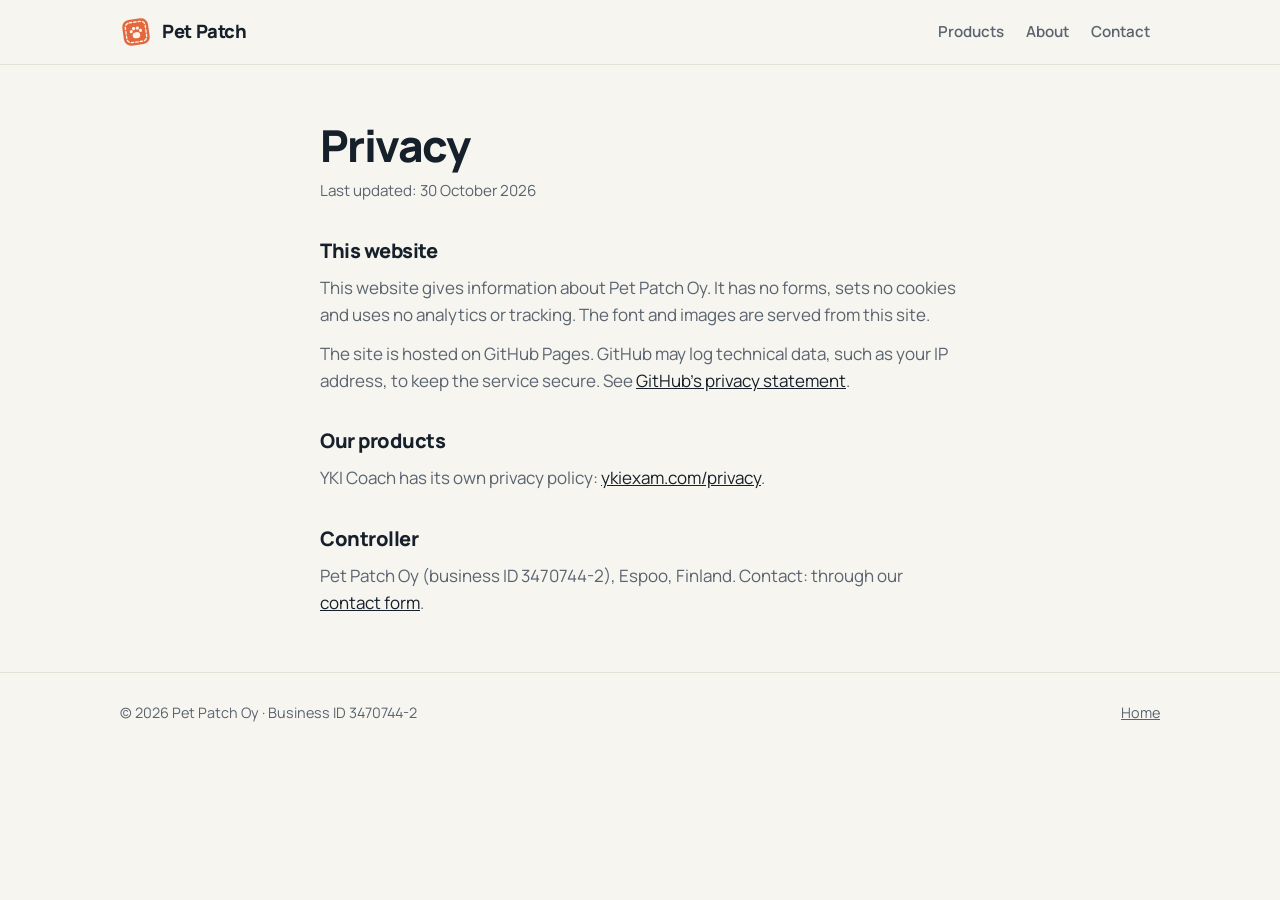
==== privacy.html @ ee75e492 "Pet Patch Oy website" ====
<!doctype html>
<html lang="en">
<head>
<meta charset="utf-8">
<meta name="viewport" content="width=device-width, initial-scale=1">
<title>Privacy · Pet Patch Oy</title>
<meta name="description" content="Privacy information for the Pet Patch Oy website.">
<link rel="canonical" href="https://omarov10001.github.io/petpatch/privacy.html">
<link rel="icon" href="favicon.svg" type="image/svg+xml">
<link rel="apple-touch-icon" href="apple-touch-icon.png">
<meta name="theme-color" content="#f7f5f0" media="(prefers-color-scheme: light)">
<meta name="theme-color" content="#12171c" media="(prefers-color-scheme: dark)">
<link rel="preload" href="fonts/manrope.woff2" as="font" type="font/woff2" crossorigin>
<link rel="stylesheet" href="style.css">
</head>
<body>

<header class="top">
  <div class="wrap top-in">
    <a class="brand" href="./" aria-label="Pet Patch, home">
      <img src="favicon.svg" alt="" width="32" height="32">
      <span>Pet Patch</span>
    </a>
    <nav aria-label="Main">
      <a href="./#products">Products</a>
      <a href="./#about">About</a>
      <a href="./#contact">Contact</a>
    </nav>
  </div>
</header>

<main class="wrap prose">
  <h1>Privacy</h1>
  <p class="updated">Last updated: 30 October 2026</p>

  <h2>This website</h2>
  <p>This website gives information about Pet Patch Oy. It has no forms, sets no cookies and uses no analytics or tracking. The font and images are served from this site.</p>
  <p>The site is hosted on GitHub Pages. GitHub may log technical data, such as your IP address, to keep the service secure. See <a href="https://docs.github.com/en/site-policy/privacy-policies/github-general-privacy-statement">GitHub's privacy statement</a>.</p>

  <h2>Our products</h2>
  <p>YKI Coach has its own privacy policy: <a href="https://ykiexam.com/privacy">ykiexam.com/privacy</a>.</p>

  <h2>Controller</h2>
  <p>Pet Patch Oy (business ID 3470744-2), Espoo, Finland. Contact: through our <a href="https://ykiexam.com/support">contact form</a>.</p>
</main>

<footer>
  <div class="wrap foot">
    <span>© 2026 Pet Patch Oy · Business ID 3470744-2</span>
    <a href="./">Home</a>
  </div>
</footer>

</body>
</html>
---- style.css ----
@font-face {
  font-family: "Manrope";
  src: url(fonts/manrope.woff2) format("woff2");
  font-weight: 200 800;
  font-display: swap;
}

:root {
  --bg: #f7f5f0;
  --surface: #ffffff;
  --ink: #16202a;
  --muted: #59646f;
  --line: #e6e1d7;
  --patch: #e2683f;
  --patch-2: #1d4e57;
  --cream: #fff4e6;
  --chip-bg: #fbe7dc;
  --chip-fg: #a6431e;
  --btn-bg: #16202a;
  --btn-fg: #ffffff;
  --shadow: 0 1px 2px rgba(22, 32, 42, .04), 0 14px 36px -22px rgba(22, 32, 42, .28);
  color-scheme: light;
}

@media (prefers-color-scheme: dark) {
  :root {
    --bg: #12171c;
    --surface: #1a2128;
    --ink: #eef1f3;
    --muted: #a3adb6;
    --line: #2a333c;
    --patch: #e8774f;
    --patch-2: #2f7381;
    --chip-bg: #3a2219;
    --chip-fg: #f3a581;
    --btn-bg: #eef1f3;
    --btn-fg: #12171c;
    --shadow: 0 14px 36px -22px rgba(0, 0, 0, .6);
    color-scheme: dark;
  }
}

* { box-sizing: border-box; }
html { scroll-behavior: smooth; scroll-padding-top: 72px; -webkit-text-size-adjust: 100%; }
@media (prefers-reduced-motion: reduce) { html { scroll-behavior: auto; } }

body {
  margin: 0;
  background: var(--bg);
  color: var(--ink);
  font: 400 1.0625rem/1.6 "Manrope", system-ui, -apple-system, "Segoe UI", sans-serif;
  -webkit-font-smoothing: antialiased;
}

img, svg { display: block; max-width: 100%; }
a { color: inherit; }
p { margin: 0; }
h1, h2, h3 { margin: 0; font-weight: 800; line-height: 1.1; letter-spacing: -.025em; }
h1 { font-size: clamp(2.25rem, 1.4rem + 3.6vw, 3.75rem); letter-spacing: -.035em; }
h2 { font-size: clamp(1.6rem, 1.2rem + 1.6vw, 2.25rem); }
h3 { font-size: 1.25rem; }

.wrap { max-width: 1080px; margin-inline: auto; padding-inline: 20px; }

/* Header */
.top {
  position: sticky; top: 0; z-index: 10;
  background: color-mix(in srgb, var(--bg) 86%, transparent);
  -webkit-backdrop-filter: saturate(1.4) blur(10px);
  backdrop-filter: saturate(1.4) blur(10px);
  border-bottom: 1px solid var(--line);
}
.top-in { display: flex; align-items: center; justify-content: space-between; gap: 12px; min-height: 64px; }
.brand { display: flex; align-items: center; gap: 10px; white-space: nowrap; text-decoration: none; font-weight: 800; font-size: 1.15rem; letter-spacing: -.02em; }
nav { display: flex; gap: 2px; }
nav a {
  display: inline-flex; align-items: center; min-height: 44px; padding: 0 10px;
  border-radius: 10px; color: var(--muted); font-weight: 600; font-size: .95rem; text-decoration: none;
}
nav a:hover { color: var(--ink); background: var(--surface); }

/* Hero */
.hero { display: grid; gap: 40px; align-items: center; padding-block: 56px 40px; }
.eyebrow {
  display: inline-block; margin-bottom: 20px; padding: 6px 12px; border-radius: 999px;
  background: var(--chip-bg); color: var(--chip-fg); font-size: .85rem; font-weight: 700;
}
.lead { margin-top: 20px; max-width: 34em; color: var(--muted); font-size: clamp(1.075rem, 1rem + .4vw, 1.25rem); }
.cta { display: flex; flex-wrap: wrap; gap: 12px; margin-top: 28px; }
.hero-art { width: 100%; max-width: 300px; justify-self: center; }

.btn {
  display: inline-flex; align-items: center; gap: 8px; min-height: 48px; padding: 0 22px;
  border-radius: 999px; background: var(--btn-bg); color: var(--btn-fg);
  font-weight: 700; font-size: 1rem; text-decoration: none; transition: transform .15s;
}
.btn:hover { transform: translateY(-1px); }
.btn.ghost { background: transparent; color: var(--ink); box-shadow: inset 0 0 0 1.5px color-mix(in srgb, var(--ink) 22%, transparent); }
.btn:focus-visible, nav a:focus-visible, .brand:focus-visible { outline: 3px solid var(--patch); outline-offset: 3px; }

/* Sections */
.section { padding-block: 48px; }
.section-head { max-width: 40em; margin-bottom: 28px; }
.section-head p { margin-top: 12px; color: var(--muted); }

.card { background: var(--surface); border: 1px solid var(--line); border-radius: 24px; box-shadow: var(--shadow); }

.product { display: grid; gap: 28px; align-items: center; padding: 24px; }
.product-head { display: flex; align-items: center; gap: 14px; margin-bottom: 16px; }
.product-head img { width: 56px; height: 56px; padding: 6px; border-radius: 16px; background: #f3ebe1; }
.tag { margin-top: 4px; color: var(--muted); font-size: .9rem; font-weight: 600; }
.desc { color: var(--muted); }
.chips { display: flex; flex-wrap: wrap; gap: 8px; margin: 18px 0 24px; padding: 0; list-style: none; }
.chips li { padding: 5px 12px; border-radius: 999px; border: 1px solid var(--line); background: var(--bg); font-size: .85rem; font-weight: 600; }
.shot { overflow: hidden; border: 1px solid var(--line); border-radius: 16px; }
.shot img { width: 100%; height: auto; }

.tiles { display: grid; gap: 16px; grid-template-columns: repeat(auto-fit, minmax(240px, 1fr)); }
.tile { padding: 24px; }
.ico { display: grid; place-items: center; width: 44px; height: 44px; margin-bottom: 16px; border-radius: 12px; background: var(--chip-bg); color: var(--chip-fg); }
.ico svg { width: 22px; height: 22px; }
.tile h3 { margin-bottom: 8px; font-size: 1.1rem; }
.tile p { color: var(--muted); font-size: 1rem; }

.details { margin-top: 24px; padding: 24px; }
.details h3 { margin-bottom: 8px; }
dl { margin: 0; }
.row { display: grid; grid-template-columns: 1fr; gap: 2px; padding: 12px 0; border-top: 1px solid var(--line); }
.row:first-child { border-top: 0; }
dt { color: var(--muted); font-size: .95rem; font-weight: 600; }
dd { margin: 0; font-weight: 600; }

.contact { display: grid; gap: 24px; padding: 24px; }
.contact p { margin-top: 12px; color: var(--muted); }
address { padding: 20px 22px; border: 1px solid var(--line); border-radius: 16px; background: var(--bg); font-style: normal; line-height: 1.7; }
address strong { display: block; }
.label { display: block; margin-bottom: 6px; color: var(--muted); font-size: .78rem; font-weight: 700; letter-spacing: .08em; text-transform: uppercase; }

footer { margin-top: 24px; padding-block: 28px; border-top: 1px solid var(--line); color: var(--muted); font-size: .9rem; }
.foot { display: flex; flex-wrap: wrap; justify-content: space-between; gap: 8px 20px; }
footer a { color: var(--muted); }

/* Privacy page */
.prose { max-width: 680px; padding-block: 56px 32px; }
.prose h1 { font-size: clamp(2rem, 1.5rem + 2vw, 2.75rem); }
.prose .updated { margin-top: 10px; color: var(--muted); font-size: .95rem; }
.prose h2 { margin-top: 36px; font-size: 1.25rem; }
.prose p { margin-top: 12px; color: var(--muted); }
.prose p a { color: var(--ink); }

/* Bigger screens */
@media (min-width: 640px) {
  .row { grid-template-columns: 200px 1fr; gap: 16px; }
  .product, .details, .contact { padding: 32px; }
}
@media (min-width: 860px) {
  .hero { grid-template-columns: 1.15fr .85fr; padding-block: 96px 72px; }
  .hero-art { max-width: 440px; }
  .section { padding-block: 72px; }
  .product { grid-template-columns: 1fr 1.1fr; gap: 40px; padding: 40px; }
  .contact { grid-template-columns: 1.3fr .7fr; align-items: center; padding: 40px; }
}

/* Phones */
@media (max-width: 420px) {
  .wrap { padding-inline: 16px; }
  .brand { font-size: 1.05rem; gap: 8px; }
  .brand img { width: 28px; height: 28px; }
  nav a { padding: 0 6px; font-size: .875rem; }
  .btn { flex: 1 1 auto; justify-content: center; }
  .hero-art { max-width: 240px; }
}
@media (max-width: 559px) {
  .shot { display: none; }
}
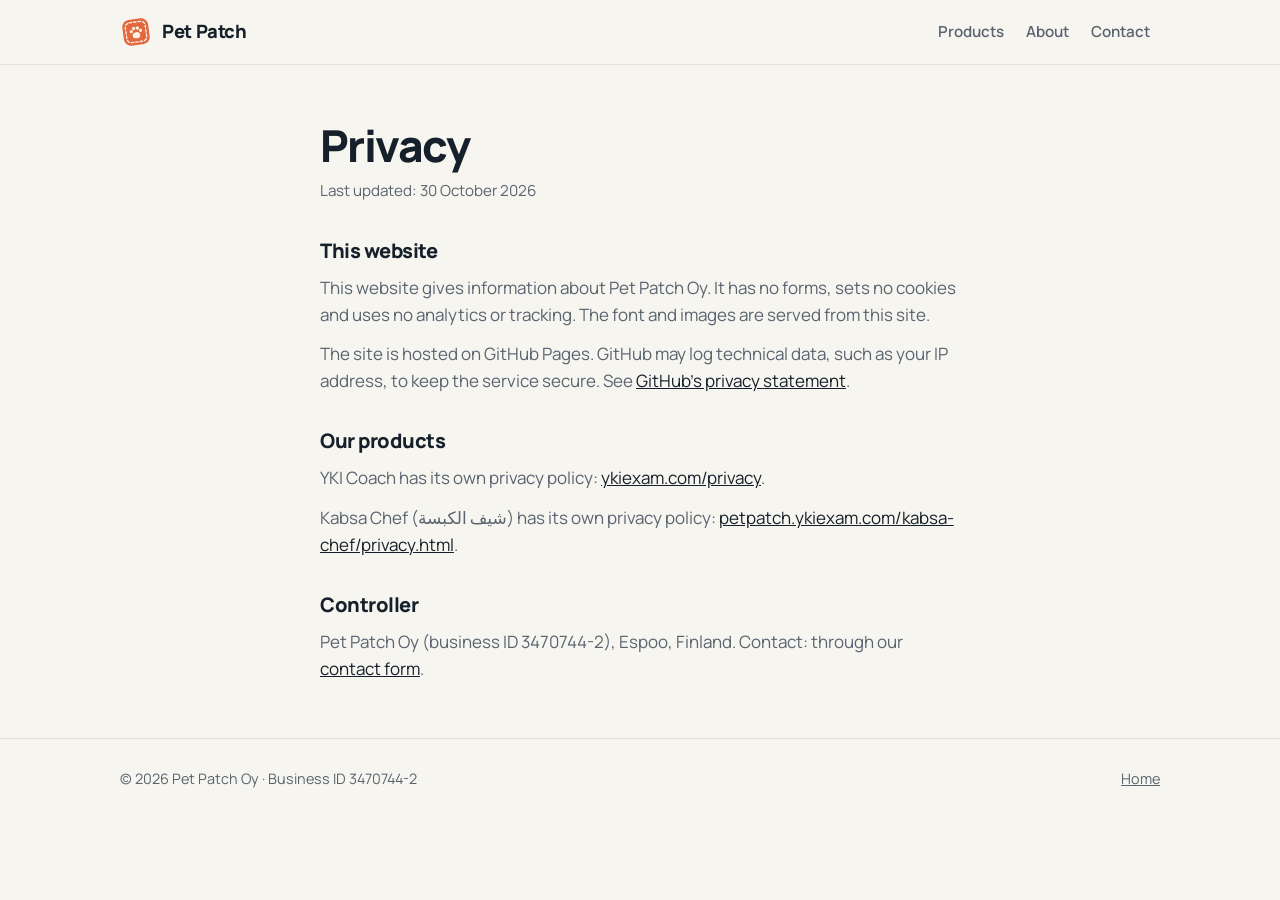
==== commit 1c069c81: "Kabsa Chef privacy policy (EN+AR) and app-ads.txt for Pet Patch's AdMob" ====
--- a/privacy.html
+++ b/privacy.html
@@ -5,7 +5,7 @@
 <meta name="viewport" content="width=device-width, initial-scale=1">
 <title>Privacy · Pet Patch Oy</title>
 <meta name="description" content="Privacy information for the Pet Patch Oy website.">
-<link rel="canonical" href="https://omarov10001.github.io/petpatch/privacy.html">
+<link rel="canonical" href="https://petpatch.ykiexam.com/privacy.html">
 <link rel="icon" href="favicon.svg" type="image/svg+xml">
 <link rel="apple-touch-icon" href="apple-touch-icon.png">
 <meta name="theme-color" content="#f7f5f0" media="(prefers-color-scheme: light)">
@@ -39,6 +39,7 @@
 
   <h2>Our products</h2>
   <p>YKI Coach has its own privacy policy: <a href="https://ykiexam.com/privacy">ykiexam.com/privacy</a>.</p>
+  <p>Kabsa Chef (شيف الكبسة) has its own privacy policy: <a href="kabsa-chef/privacy.html">petpatch.ykiexam.com/kabsa-chef/privacy.html</a>.</p>
 
   <h2>Controller</h2>
   <p>Pet Patch Oy (business ID 3470744-2), Espoo, Finland. Contact: through our <a href="https://ykiexam.com/support">contact form</a>.</p>
--- a/style.css
+++ b/style.css
@@ -147,6 +147,11 @@
 .prose h2 { margin-top: 36px; font-size: 1.25rem; }
 .prose p { margin-top: 12px; color: var(--muted); }
 .prose p a { color: var(--ink); }
+.prose ul { margin-top: 12px; padding-inline-start: 22px; color: var(--muted); }
+.prose li { margin-top: 8px; }
+.prose li a, .prose li b { color: var(--ink); }
+.prose hr { margin-top: 48px; border: 0; border-top: 1px solid currentColor; opacity: .15; }
+.prose [dir=rtl] { font-family: system-ui, "Geeza Pro", "Noto Sans Arabic", sans-serif; }
 
 /* Bigger screens */
 @media (min-width: 640px) {
